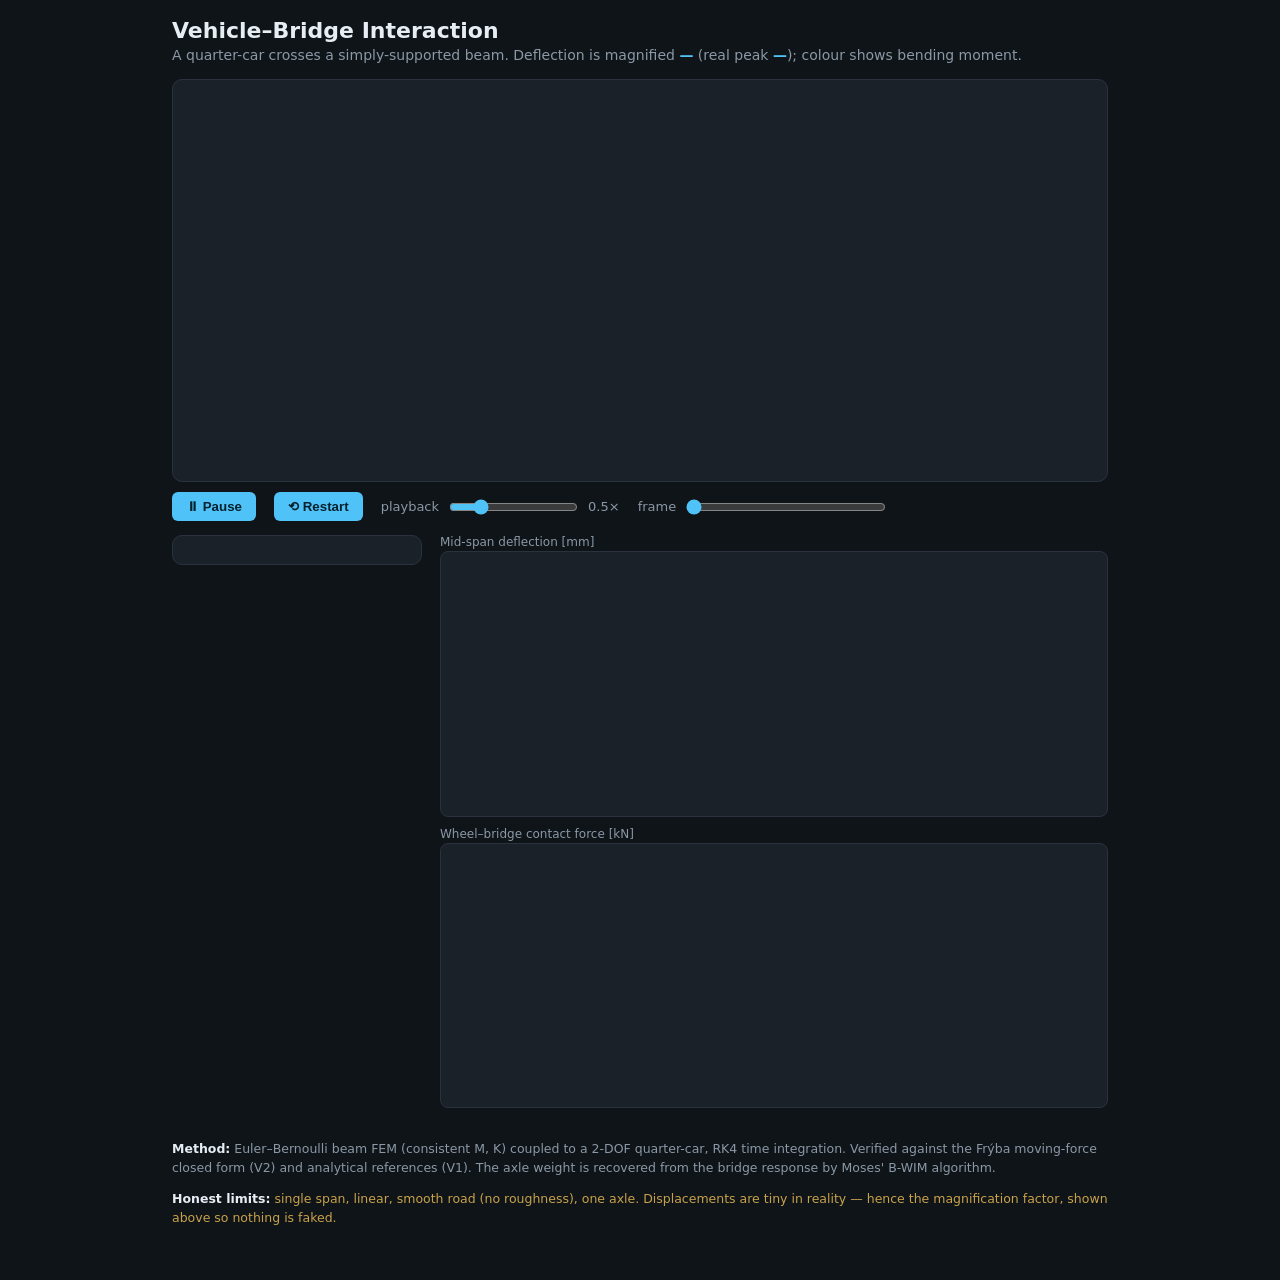
==== web/index.html @ 2ff76c1a "Web viewers: VBI animation, drive-by SHM, explorer, dashboard, BridgeBeat" ====
<!DOCTYPE html>
<html lang="en">
<head>
  <meta charset="utf-8" />
  <meta name="viewport" content="width=device-width, initial-scale=1" />
  <title>VBI Simulator — vehicle crossing a bridge</title>
  <link rel="stylesheet" href="style.css" />
</head>
<body>
  <header>
    <h1>Vehicle–Bridge Interaction</h1>
    <p class="sub">A quarter-car crosses a simply-supported beam. Deflection is
      magnified <strong id="magLabel">—</strong> (real peak
      <strong id="peakLabel">—</strong>); colour shows bending moment.</p>
  </header>

  <section id="scene-wrap">
    <svg id="scene" viewBox="0 0 900 380" preserveAspectRatio="xMidYMid meet"></svg>
  </section>

  <section id="controls">
    <button id="playBtn">⏸ Pause</button>
    <button id="restartBtn">⟲ Restart</button>
    <label>playback
      <input id="speed" type="range" min="0.1" max="2" step="0.1" value="0.5" />
      <span id="speedLabel">0.5×</span>
    </label>
    <label>frame
      <input id="scrub" type="range" min="0" max="100" step="1" value="0" />
    </label>
  </section>

  <section id="panels">
    <div class="readout" id="readout"></div>
    <div class="plots">
      <figure>
        <figcaption>Mid-span deflection [mm]</figcaption>
        <svg id="plotDefl" viewBox="0 0 430 170"></svg>
      </figure>
      <figure>
        <figcaption>Wheel–bridge contact force [kN]</figcaption>
        <svg id="plotForce" viewBox="0 0 430 170"></svg>
      </figure>
    </div>
  </section>

  <footer>
    <p><strong>Method:</strong> Euler–Bernoulli beam FEM (consistent M, K) coupled
      to a 2-DOF quarter-car, RK4 time integration. Verified against the Frýba
      moving-force closed form (V2) and analytical references (V1). The axle
      weight is recovered from the bridge response by Moses' B-WIM algorithm.</p>
    <p class="limit"><strong>Honest limits:</strong> single span, linear, smooth
      road (no roughness), one axle. Displacements are tiny in reality — hence the
      magnification factor, shown above so nothing is faked.</p>
  </footer>

  <!-- data is INJECTED, not fetched: opens by double-click, no server -->
  <script src="../output/sim_data.js"></script>
  <script src="render.js"></script>
</body>
</html>
---- web/style.css ----
:root {
  --bg: #0f1419;
  --panel: #1a2129;
  --ink: #e6edf3;
  --muted: #8b98a5;
  --accent: #4fc3f7;
  --grid: #2a333d;
}

* { box-sizing: border-box; }

body {
  margin: 0;
  font-family: "Segoe UI", system-ui, sans-serif;
  background: var(--bg);
  color: var(--ink);
  padding: 18px 22px 40px;
  max-width: 980px;
  margin: 0 auto;
}

header h1 { margin: 0 0 4px; font-size: 22px; }
.sub { margin: 0; color: var(--muted); font-size: 14px; }
.sub strong { color: var(--accent); }

#scene-wrap {
  margin: 16px 0 10px;
  background: var(--panel);
  border: 1px solid var(--grid);
  border-radius: 10px;
  padding: 6px;
}
#scene { width: 100%; height: auto; display: block; }

#controls {
  display: flex;
  align-items: center;
  gap: 18px;
  flex-wrap: wrap;
  margin-bottom: 14px;
}
#controls button {
  background: var(--accent);
  color: #06212e;
  border: 0;
  border-radius: 6px;
  padding: 7px 14px;
  font-weight: 600;
  cursor: pointer;
}
#controls button:hover { filter: brightness(1.1); }
#controls label { font-size: 13px; color: var(--muted); display: flex; align-items: center; gap: 8px; }
#controls input[type=range] { accent-color: var(--accent); }
#scrub { width: 200px; }

#panels { display: grid; grid-template-columns: 250px 1fr; gap: 18px; align-items: start; }

.readout {
  background: var(--panel);
  border: 1px solid var(--grid);
  border-radius: 10px;
  padding: 14px 16px;
  font-size: 13px;
}
.readout .row { display: flex; justify-content: space-between; padding: 3px 0; }
.readout .row span:first-child { color: var(--muted); }
.readout .row span:last-child { font-variant-numeric: tabular-nums; font-weight: 600; }
.readout .group { border-top: 1px solid var(--grid); margin-top: 8px; padding-top: 8px; }
.readout .hi { color: var(--accent); }

.plots figure { margin: 0 0 10px; }
.plots figcaption { font-size: 12px; color: var(--muted); margin-bottom: 2px; }
.hint { color: #7f8c9b; font-style: italic; }
.readout .note { color: #7f8c9b; font-size: 11px; margin-top: 6px; line-height: 1.4; }
.plots svg {
  width: 100%; height: auto; display: block;
  background: var(--panel);
  border: 1px solid var(--grid);
  border-radius: 8px;
}

/* ---- BridgeTwin ops dashboard ---- */
body.dash { max-width: 1180px; }
.dash-head { display: flex; justify-content: space-between; align-items: flex-start; }
.dash-head h1 { display: flex; align-items: center; gap: 10px; }
.tag { font-size: 11px; font-weight: 600; letter-spacing: 1px; text-transform: uppercase;
  background: #1f3a2a; color: #46c46a; padding: 3px 8px; border-radius: 4px; }
.status { font-size: 13px; font-weight: 700; color: #46c46a; letter-spacing: 1px;
  border: 1px solid #2a4634; border-radius: 6px; padding: 6px 12px; }
.kpis { display: grid; grid-template-columns: repeat(5, 1fr); gap: 12px; margin: 16px 0; }
.kpi { background: var(--panel); border: 1px solid var(--grid); border-radius: 10px;
  padding: 12px 14px; }
.kpi .v { font-size: 24px; font-weight: 700; font-variant-numeric: tabular-nums; }
.kpi .l { font-size: 11px; color: var(--muted); margin-top: 3px; }
.kpi.warn .v { color: #e0564f; }
.kpi.good .v { color: #46c46a; }
.dash-grid { display: grid; grid-template-columns: 1fr 1fr; gap: 14px; margin-bottom: 14px; }
.card { background: var(--panel); border: 1px solid var(--grid); border-radius: 10px; padding: 12px 14px; }
.card-title { font-size: 13px; font-weight: 600; margin-bottom: 8px; }
.card svg { width: 100%; height: auto; display: block; }
.now { margin-top: 8px; font-size: 13px; min-height: 20px; }
.now .ov { color: #e0564f; font-weight: 700; }
.now .ok { color: #46c46a; font-weight: 700; }
.feed-list { height: 268px; overflow: hidden; display: flex; flex-direction: column; gap: 5px; }
.feed-row { display: grid; grid-template-columns: 46px 1fr auto auto; gap: 8px; align-items: center;
  font-size: 12.5px; padding: 6px 8px; background: #141b22; border-radius: 6px;
  border-left: 3px solid #3a4754; animation: slidein .3s ease; }
.feed-row.ov { border-left-color: #e0564f; }
.feed-row .t { color: var(--muted); font-variant-numeric: tabular-nums; }
.feed-row .w { font-weight: 700; font-variant-numeric: tabular-nums; }
.badge { font-size: 10.5px; font-weight: 700; padding: 2px 7px; border-radius: 4px; }
.badge.ov { background: #3a1f1f; color: #e0564f; }
.badge.ok { background: #1f3a2a; color: #46c46a; }
.badge.unc { background: #3a331f; color: #d9a441; }
.feed-row.unc { border-left-color: #d9a441; }
.now .unc { color: #d9a441; font-weight: 700; }
@keyframes slidein { from { opacity: 0; transform: translateY(-6px); } to { opacity: 1; } }

footer { margin-top: 22px; font-size: 12.5px; color: var(--muted); line-height: 1.5; }
footer strong { color: var(--ink); }
footer .limit { color: #c8a24a; }
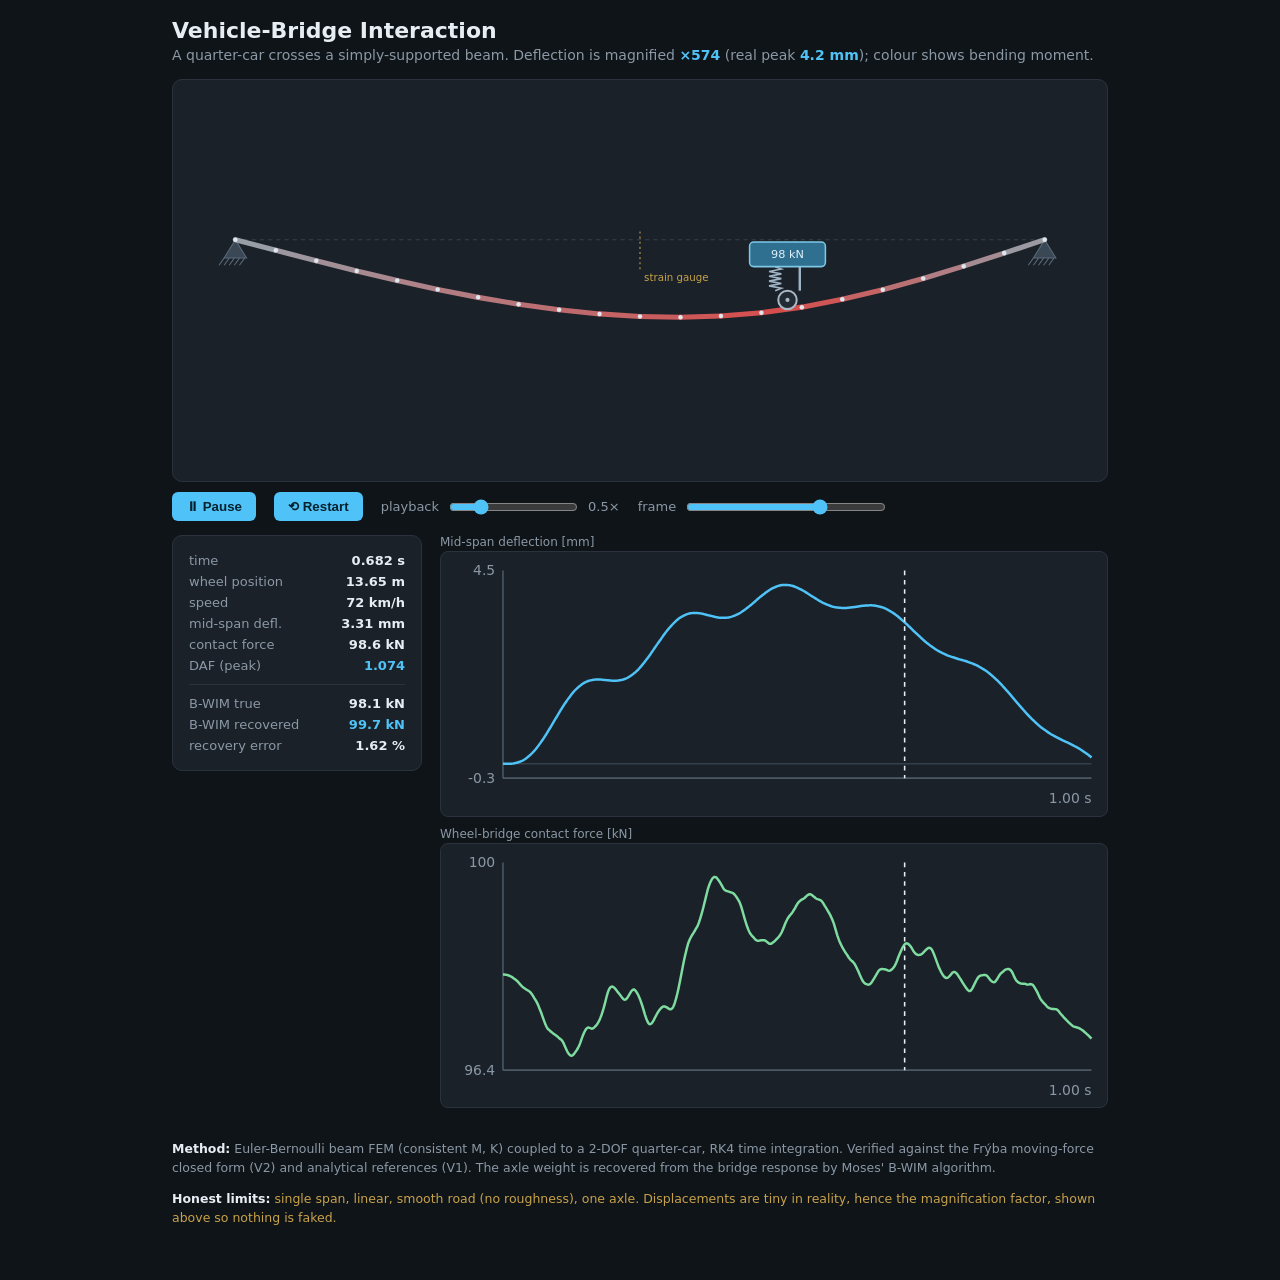
==== commit 537ce319: "Clean up demo page copy" ====
--- a/web/index.html
+++ b/web/index.html
@@ -3,12 +3,12 @@
 <head>
   <meta charset="utf-8" />
   <meta name="viewport" content="width=device-width, initial-scale=1" />
-  <title>VBI Simulator — vehicle crossing a bridge</title>
+  <title>VBI Simulator, vehicle crossing a bridge</title>
   <link rel="stylesheet" href="style.css" />
 </head>
 <body>
   <header>
-    <h1>Vehicle–Bridge Interaction</h1>
+    <h1>Vehicle-Bridge Interaction</h1>
     <p class="sub">A quarter-car crosses a simply-supported beam. Deflection is
       magnified <strong id="magLabel">—</strong> (real peak
       <strong id="peakLabel">—</strong>); colour shows bending moment.</p>
@@ -38,19 +38,19 @@
         <svg id="plotDefl" viewBox="0 0 430 170"></svg>
       </figure>
       <figure>
-        <figcaption>Wheel–bridge contact force [kN]</figcaption>
+        <figcaption>Wheel-bridge contact force [kN]</figcaption>
         <svg id="plotForce" viewBox="0 0 430 170"></svg>
       </figure>
     </div>
   </section>
 
   <footer>
-    <p><strong>Method:</strong> Euler–Bernoulli beam FEM (consistent M, K) coupled
+    <p><strong>Method:</strong> Euler-Bernoulli beam FEM (consistent M, K) coupled
       to a 2-DOF quarter-car, RK4 time integration. Verified against the Frýba
       moving-force closed form (V2) and analytical references (V1). The axle
       weight is recovered from the bridge response by Moses' B-WIM algorithm.</p>
     <p class="limit"><strong>Honest limits:</strong> single span, linear, smooth
-      road (no roughness), one axle. Displacements are tiny in reality — hence the
+      road (no roughness), one axle. Displacements are tiny in reality, hence the
       magnification factor, shown above so nothing is faked.</p>
   </footer>
 
